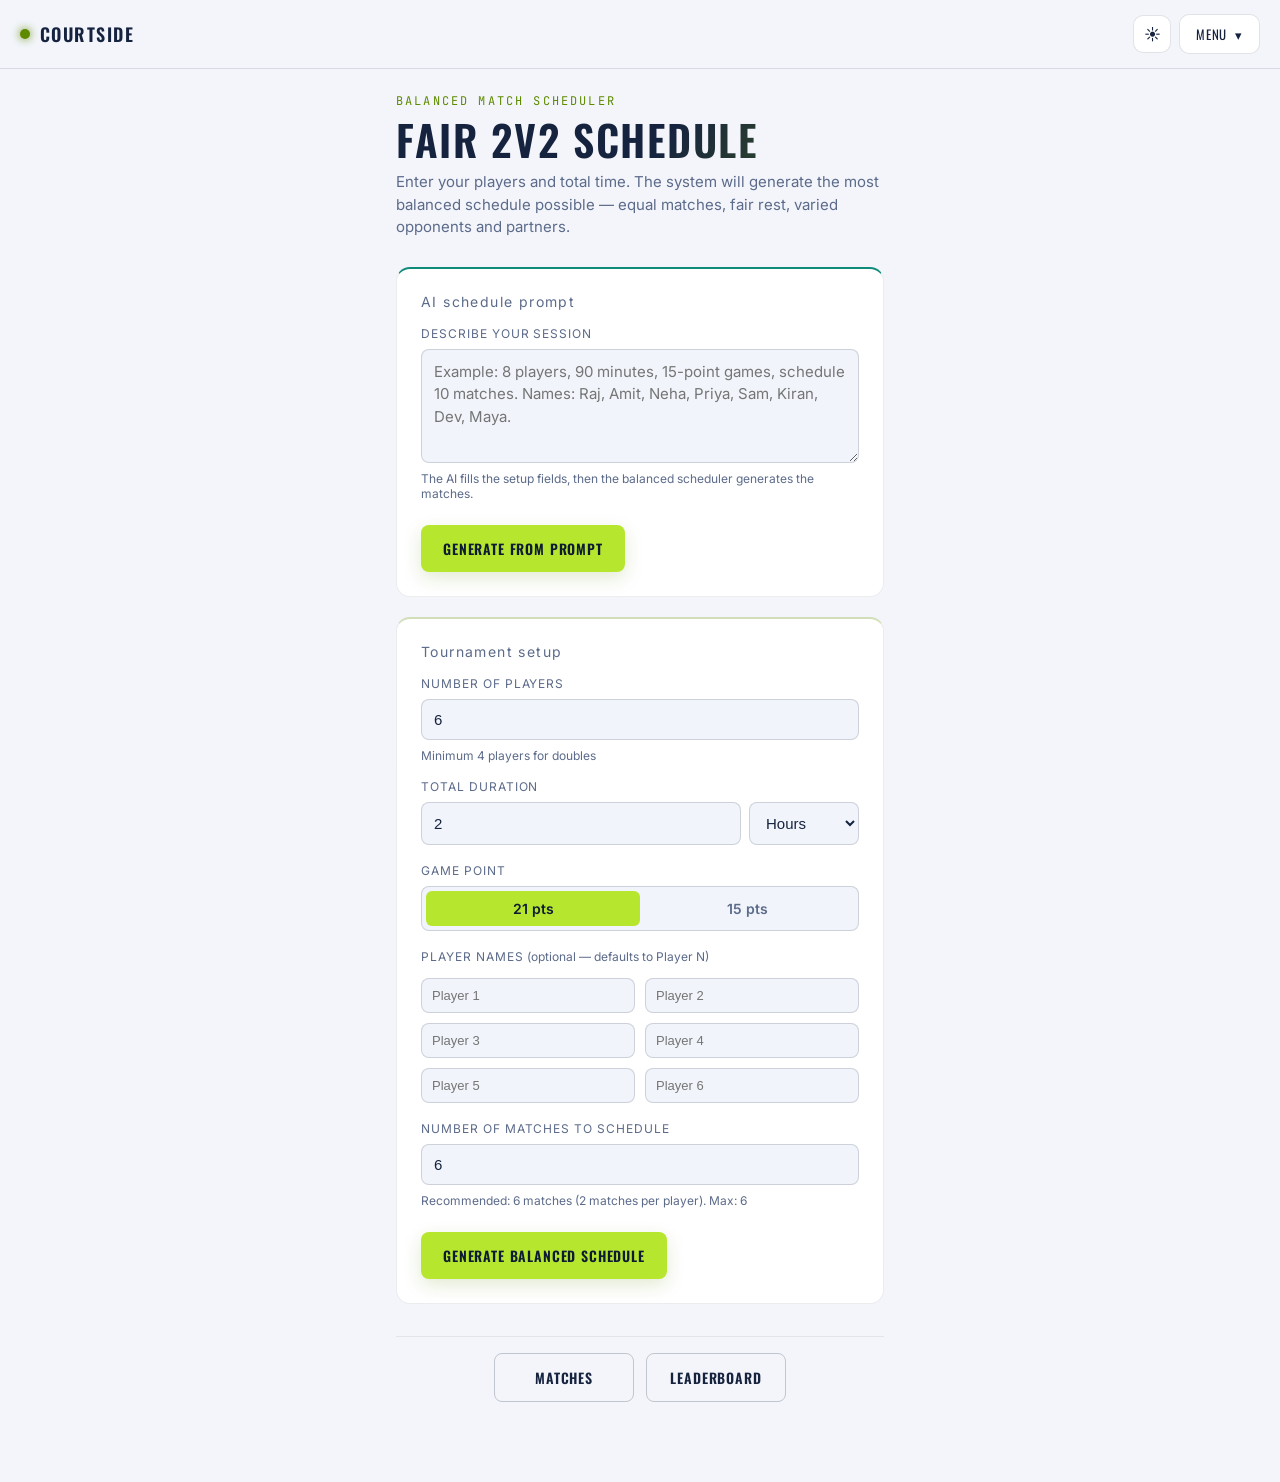
==== src/main/resources/static/index.html @ ffc3789c "Add Spring Boot AI scheduler backend" ====
<!DOCTYPE html>
<html lang="en">
<head>
  <meta charset="UTF-8">
  <meta name="viewport" content="width=device-width, initial-scale=1.0">
  <title>Courtside — Balanced Badminton Scheduler</title>
  <link rel="preconnect" href="https://fonts.googleapis.com">
  <link href="https://fonts.googleapis.com/css2?family=Oswald:wght@500;600;700&family=Inter:wght@400;500;600;700&family=JetBrains+Mono:wght@500;600&display=swap" rel="stylesheet">
  <link rel="stylesheet" href="styles.css">
</head>
<body>

<nav class="navbar">
  <div class="navbar__brand">
    <span class="dot"></span>
    <span class="navbar__title display">Courtside</span>
  </div>
  <div class="navbar__controls">
    <button class="theme-toggle" id="themeToggle" type="button" aria-label="Toggle dark/light theme" title="Toggle theme">🌙</button>
    <div class="navbar__menu" id="navMenu">
      <button class="navbar__toggle" id="navToggle" aria-haspopup="true" aria-expanded="false">
        Menu <span class="navbar__caret">▾</span>
      </button>
      <div class="navbar__dropdown" role="menu">
        <button class="navbar__item" data-view="home" role="menuitem">Home</button>
        <button class="navbar__item" data-view="matches" role="menuitem">Matches</button>
        <button class="navbar__item" data-view="leaderboard" role="menuitem">Leaderboard</button>
        <button class="navbar__item danger" id="resetBtn" role="menuitem">Reset</button>
      </div>
    </div>
  </div>
</nav>

<main>
  <!-- HOME -->
  <section class="view" id="view-home">
    <div class="hero">
      <div class="hero__eyebrow">Balanced Match Scheduler</div>
      <h1 id="homeHeading">Fair 2v2 Schedule</h1>
      <p>Enter your players and total time. The system will generate the most balanced schedule possible — equal matches, fair rest, varied opponents and partners.</p>
    </div>
    <div id="homeBanner"></div>

    <section class="panel ai-prompt-panel" aria-labelledby="aiPromptTitle">
      <div class="panel__title" id="aiPromptTitle">AI schedule prompt</div>
      <div class="field">
        <label for="schedulePrompt">Describe your session</label>
        <textarea id="schedulePrompt" rows="4" placeholder="Example: 8 players, 90 minutes, 15-point games, schedule 10 matches. Names: Raj, Amit, Neha, Priya, Sam, Kiran, Dev, Maya."></textarea>
        <span class="field-hint">The AI fills the setup fields, then the balanced scheduler generates the matches.</span>
      </div>
      <div class="section-actions">
        <button type="button" class="btn btn-primary" id="generateFromPromptBtn">Generate From Prompt</button>
      </div>
    </section>

    <form class="panel" id="setupForm">
      <div class="panel__title">Tournament setup</div>

      <div class="field-row">
        <div class="field">
          <label for="numPlayers">Number of players</label>
          <input type="number" id="numPlayers" min="4" max="40" step="1" value="6" required>
          <span class="field-hint">Minimum 4 players for doubles</span>
        </div>
        <div class="field">
          <label for="durationValue">Total duration</label>
          <div class="duration-combo">
            <input type="number" id="durationValue" min="1" step="1" value="2" required>
            <select id="durationUnit">
              <option value="hrs" selected>Hours</option>
              <option value="min">Minutes</option>
            </select>
          </div>
        </div>
      </div>

      <div class="field" style="margin-bottom:18px;">
        <label>Game point</label>
        <div class="segmented" id="gamePointSegmented">
          <button type="button" data-point="21" class="active">21 pts</button>
          <button type="button" data-point="15">15 pts</button>
        </div>
      </div>

      <div class="field" style="margin-bottom:18px;">
        <label>Player names <span class="field-hint">(optional — defaults to Player N)</span></label>
        <div class="player-names" id="playerNames"></div>
      </div>

      <div class="field" style="margin-bottom:18px;">
        <label for="matchCount">Number of matches to schedule</label>
        <input type="number" id="matchCount" min="1" step="1" value="6">
        <span class="field-hint" id="matchCountHint">Balanced schedule ensures equal participation</span>
      </div>

      <div class="section-actions">
        <button type="submit" class="btn btn-primary" id="generateBtn">Generate Balanced Schedule</button>
      </div>
    </form>

    <div class="bottom-nav">
      <button class="btn btn-ghost" onclick="setView('matches')">Matches</button>
      <button class="btn btn-ghost" onclick="setView('leaderboard')">Leaderboard</button>
    </div>
  </section>

  <!-- MATCHES -->
  <section class="view" id="view-matches">
    <div class="hero">
      <div class="hero__eyebrow">Schedule</div>
      <h1>Balanced Matches</h1>
    </div>
    <div id="matchesContent"></div>

    <div class="bottom-nav">
      <button class="btn btn-ghost" onclick="setView('home')">Home</button>
      <button class="btn btn-ghost" onclick="setView('leaderboard')">Leaderboard</button>
      <button class="share-btn" id="shareMatchesBtn">📤 Share</button>
    </div>
  </section>

  <!-- LEADERBOARD -->
  <section class="view" id="view-leaderboard">
    <div class="hero">
      <div class="hero__eyebrow">Standings</div>
      <h1>Leaderboard</h1>
    </div>
    <div id="leaderboardContent"></div>

    <div class="bottom-nav">
      <button class="btn btn-ghost" onclick="setView('home')">Home</button>
      <button class="btn btn-ghost" onclick="setView('matches')">Matches</button>
      <button class="share-btn" id="shareLeaderboardBtn">📤 Share</button>
    </div>
  </section>
</main>

<script src="script.js"></script>
</body>
</html>
---- src/main/resources/static/styles.css ----
:root{
  color-scheme: dark;
  --bg:#0E1B33;
  --panel:#1C3157;
  --panel-2:#213A66;
  --inset:#16294A;
  --grid-line: rgba(238,241,246,0.025);
  --border-faint: rgba(238,241,246,0.1);
  --border-soft: rgba(238,241,246,0.15);
  --border-mid: rgba(238,241,246,0.18);
  --border-strong: rgba(238,241,246,0.25);
  --shadow: rgba(0,0,0,0.45);
  --scrim: rgba(0,0,0,0.15);
  --text:#EEF1F6;
  --text-muted:#8CA0C4;
  --accent:#D6FF3F;
  --accent-strong:#EBFF8C;
  --accent-hover:#BEE62E;
  --accent-ink:#0E1B33;
  --accent-soft: rgba(214,255,63,0.1);
  --accent-soft-2: rgba(214,255,63,0.25);
  --accent-soft-3: rgba(214,255,63,0.3);
  --teal:#4FD8C4;
  --teal-soft: rgba(79,216,196,0.16);
  --violet:#B9A4FF;
  --violet-soft: rgba(185,164,255,0.16);
  --warning:#FFB238;
  --warning-soft: rgba(255,178,56,0.12);
  --warning-border: rgba(255,178,56,0.4);
  --danger:#FF6B6B;
  --danger-text:#ffb3b3;
  --danger-soft: rgba(255,107,107,0.12);
  --danger-border: rgba(255,107,107,0.4);
  --danger-border-soft: rgba(255,107,107,0.5);
  --danger-hover-bg: rgba(255,107,107,0.14);
  --timer-bg: rgba(0,0,0,0.3);
  --timer-text: #4FD8C4;
}
html[data-theme="light"]{
  color-scheme: light;
  --bg:#F3F5FB;
  --panel:#FFFFFF;
  --panel-2:#EEF1FA;
  --inset:#F1F4FA;
  --grid-line: rgba(14,27,51,0.035);
  --border-faint: rgba(14,27,51,0.08);
  --border-soft: rgba(14,27,51,0.12);
  --border-mid: rgba(14,27,51,0.16);
  --border-strong: rgba(14,27,51,0.22);
  --shadow: rgba(30,40,70,0.15);
  --scrim: rgba(14,27,51,0.05);
  --text:#16233F;
  --text-muted:#5C6B8A;
  --accent:#5E8A00;
  --accent-strong:#4A6E00;
  --accent-hover:#4A6E00;
  --accent-ink:#FFFFFF;
  --accent-soft: rgba(94,138,0,0.08);
  --accent-soft-2: rgba(94,138,0,0.18);
  --accent-soft-3: rgba(94,138,0,0.28);
  --teal:#0E8C79;
  --teal-soft: rgba(14,140,121,0.1);
  --violet:#6E4FE0;
  --violet-soft: rgba(110,79,224,0.1);
  --warning:#B36B00;
  --warning-soft: rgba(179,107,0,0.1);
  --warning-border: rgba(179,107,0,0.35);
  --danger:#C4302C;
  --danger-text:#C4302C;
  --danger-soft: rgba(196,48,44,0.08);
  --danger-border: rgba(196,48,44,0.35);
  --danger-border-soft: rgba(196,48,44,0.4);
  --danger-hover-bg: rgba(196,48,44,0.1);
  --timer-bg: rgba(0,0,0,0.05);
  --timer-text: #0E8C79;
}
html[data-theme="light"] .btn-primary, html[data-theme="light"] .segmented button.active { color:#0E1B33; }
html[data-theme="light"] .btn-primary { background:#B7E62E; }
html[data-theme="light"] .btn-primary:hover { background:#A3D01F; }
html[data-theme="light"] .segmented button.active { background:#B7E62E; }

* { box-sizing: border-box; margin: 0; }
body {
  background: var(--bg);
  background-image:
    linear-gradient(var(--bg), var(--bg)),
    repeating-linear-gradient(0deg, var(--grid-line) 0px, var(--grid-line) 1px, transparent 1px, transparent 80px),
    repeating-linear-gradient(90deg, var(--grid-line) 0px, var(--grid-line) 1px, transparent 1px, transparent 80px);
  color: var(--text);
  font-family: 'Inter', system-ui, sans-serif;
  min-height: 100vh;
  transition: background-color .2s ease, color .2s ease;
}
h1, h2, h3, .display { font-family: 'Oswald', sans-serif; text-transform: uppercase; letter-spacing: 0.04em; font-weight: 600; margin: 0; }
.mono { font-family: 'JetBrains Mono', monospace; }
button { font-family: inherit; cursor: pointer; }
:focus-visible { outline: 2px solid var(--accent); outline-offset: 2px; }

.navbar {
  position: sticky; top: 0; z-index: 50;
  display: flex; align-items: center; justify-content: space-between;
  padding: 14px 20px; gap: 10px;
  background: color-mix(in srgb, var(--bg) 92%, transparent);
  backdrop-filter: blur(6px);
  border-bottom: 1px solid var(--border-soft);
}
.navbar__brand { display: flex; align-items: center; gap: 10px; }
.navbar__brand .dot { width: 10px; height: 10px; border-radius: 50%; background: var(--accent); box-shadow: 0 0 10px var(--accent); }
.navbar__title { font-size: 18px; letter-spacing: 0.08em; }
.navbar__controls { display: flex; align-items: center; gap: 8px; }
.theme-toggle {
  background: var(--panel); border: 1px solid var(--border-soft);
  color: var(--text); width: 38px; height: 38px; border-radius: 10px;
  display: flex; align-items: center; justify-content: center; font-size: 16px;
  flex-shrink: 0;
}
.theme-toggle:hover { border-color: var(--accent); }
.navbar__menu { position: relative; }
.navbar__toggle {
  background: var(--panel); border: 1px solid var(--border-soft);
  color: var(--text); padding: 9px 16px; border-radius: 10px;
  font-family: 'Oswald', sans-serif; font-size: 13px; letter-spacing: 0.06em; text-transform: uppercase;
  display: flex; align-items: center; gap: 8px;
}
.navbar__toggle:hover { border-color: var(--accent); }
.navbar__caret { transition: transform .15s ease; }
.navbar__menu.open .navbar__caret { transform: rotate(180deg); }
.navbar__dropdown {
  position: absolute; right: 0; top: calc(100% + 8px);
  background: var(--panel); border: 1px solid var(--border-soft);
  border-radius: 10px; min-width: 190px; overflow: hidden;
  box-shadow: 0 12px 30px var(--shadow);
  display: none; flex-direction: column;
}
.navbar__menu.open .navbar__dropdown { display: flex; }
.navbar__item {
  padding: 12px 16px; background: transparent; border: 0; color: var(--text);
  text-align: left; font-size: 14px; display: flex; align-items: center; justify-content: space-between;
}
.navbar__item:hover { background: var(--panel-2); }
.navbar__item.active { color: var(--accent); }
.navbar__item.danger:hover { background: var(--danger-hover-bg); color: var(--danger); }

main { max-width: 520px; margin: 0 auto; padding: 24px 16px 80px; }
.view { display: none; }
.view.active { display: block; }

.hero { margin-bottom: 28px; }
.hero__eyebrow { color: var(--accent); font-family: 'JetBrains Mono', monospace; font-size: 12px; letter-spacing: 0.18em; text-transform: uppercase; margin-bottom: 8px; }
.hero h1 {
  font-size: clamp(28px, 5vw, 42px); line-height: 1.05;
  background: linear-gradient(120deg, var(--text) 55%, var(--accent) 130%);
  -webkit-background-clip: text; background-clip: text; color: transparent;
}
.hero p { color: var(--text-muted); max-width: 560px; margin-top: 10px; font-size: 15px; line-height: 1.5; }

.panel {
  background: var(--panel); border: 1px solid var(--border-faint);
  border-radius: 14px; padding: 24px; margin-bottom: 20px;
  border-top: 2px solid var(--accent-soft-3);
}
.panel__title { font-size: 14px; color: var(--text-muted); letter-spacing: 0.1em; margin-bottom: 16px; }

.field-row { display: grid; grid-template-columns: 1fr; gap: 16px; margin-bottom: 18px; }
.field { display: flex; flex-direction: column; gap: 8px; }
.field label { font-size: 12px; color: var(--text-muted); text-transform: uppercase; letter-spacing: 0.08em; }
.field .field-hint { font-size: 12px; color: var(--text-muted); text-transform: none; letter-spacing: 0; }
.field input[type="number"], .field select, .field textarea {
  background: var(--inset); border: 1px solid var(--border-mid);
  color: var(--text); padding: 11px 12px; border-radius: 8px; font-size: 15px;
  width: 100%;
  min-width: 0;
}
.field textarea {
  min-height: 104px;
  resize: vertical;
  line-height: 1.5;
  font-family: 'Inter', sans-serif;
}
.ai-prompt-panel {
  border-top-color: var(--teal);
}
.duration-combo { display: flex; gap: 8px; }
.duration-combo input { flex: 1; min-width: 0; }
.duration-combo select { width: 110px; flex-shrink: 0; }

.segmented {
  display: flex; background: var(--inset); border-radius: 8px; padding: 4px; border: 1px solid var(--border-mid);
}
.segmented button {
  flex: 1; background: transparent; border: 0; color: var(--text-muted);
  padding: 9px 10px; border-radius: 6px; font-size: 14px; font-weight: 600;
}
.segmented button.active { background: var(--accent); color: var(--accent-ink); }

.player-names { display: grid; grid-template-columns: 1fr 1fr; gap: 10px; margin-top: 6px; }
.player-names input {
  background: var(--inset); border: 1px solid var(--border-mid);
  color: var(--text); padding: 9px 10px; border-radius: 8px; font-size: 13px; width: 100%;
  min-width: 0;
}

.btn {
  border: 0; border-radius: 8px; padding: 13px 22px; font-family: 'Oswald', sans-serif;
  font-size: 14px; letter-spacing: 0.06em; text-transform: uppercase; font-weight: 600;
}
.btn-primary { background: linear-gradient(135deg, var(--accent-strong), var(--accent)); color: var(--accent-ink); box-shadow: 0 6px 18px var(--accent-soft-2); }
.btn-primary:hover { background: var(--accent-hover); }
.btn-ghost { background: transparent; border: 1px solid var(--border-strong); color: var(--text); }
.btn-ghost:hover { border-color: var(--accent); color: var(--accent); }
.btn-danger { background: transparent; border: 1px solid var(--danger-border-soft); color: var(--danger); }
.btn-danger:hover { background: var(--danger-soft); }
.btn:disabled { opacity: 0.4; cursor: not-allowed; }
.btn-sm { padding: 8px 14px; font-size: 12px; }

.banner { padding: 12px 14px; border-radius: 8px; font-size: 13px; margin-bottom: 16px; line-height: 1.5; }
.banner-error { background: var(--danger-soft); border: 1px solid var(--danger-border); color: var(--danger-text); }
.banner-success { background: var(--accent-soft); border: 1px solid var(--accent-soft-2); color: var(--accent); }
.banner-warning { background: var(--warning-soft); border: 1px solid var(--warning-border); color: var(--warning); }
.banner-empty { background: var(--panel); border: 1px dashed var(--border-strong); color: var(--text-muted); text-align: center; padding: 40px 20px; border-radius: 14px; }

.scoreboard {
  display: grid; grid-template-columns: 1fr 1fr 1fr 1fr;
  background: var(--bg); border: 1px solid var(--accent-soft-3);
  border-radius: 12px; overflow: hidden; margin-bottom: 24px;
}
.scoreboard__cell {
  padding: 14px 16px 12px; border-right: 1px solid var(--border-faint); border-bottom: 1px solid var(--border-faint);
  border-top: 2px solid transparent;
}
.scoreboard__cell:nth-child(4n) { border-right: 0; }
.scoreboard__cell:nth-last-child(-n+4) { border-bottom: 0; }
.scoreboard__cell:nth-child(1){ border-top-color: var(--accent); }
.scoreboard__cell:nth-child(2){ border-top-color: var(--teal); }
.scoreboard__cell:nth-child(3){ border-top-color: var(--violet); }
.scoreboard__cell:nth-child(4){ border-top-color: var(--warning); }
.scoreboard__label { font-size: 10px; color: var(--text-muted); letter-spacing: 0.14em; text-transform: uppercase; margin-bottom: 6px; }
.scoreboard__value { font-family: 'JetBrains Mono', monospace; font-size: 18px; color: var(--accent); font-weight: 600; }
.scoreboard__cell:nth-child(2) .scoreboard__value { color: var(--teal); }
.scoreboard__cell:nth-child(3) .scoreboard__value { color: var(--violet); }
.scoreboard__cell:nth-child(4) .scoreboard__value { color: var(--warning); }

.match-grid { display: grid; grid-template-columns: 1fr; gap: 12px; }

.match-card {
  background: var(--panel); border: 1px solid var(--border-faint);
  border-radius: 12px; overflow: hidden;
}
.match-card__meta {
  display: flex; justify-content: space-between; align-items: center;
  padding: 8px 14px; background: var(--scrim);
  font-family: 'JetBrains Mono', monospace; font-size: 11px; color: var(--text-muted);
  flex-wrap: wrap;
  gap: 6px;
}
.match-card__timer {
  display: flex;
  align-items: center;
  gap: 6px;
  font-family: 'JetBrains Mono', monospace;
  font-size: 13px;
  color: var(--timer-text);
  flex-wrap: wrap;
}
.match-card__timer .timer-display {
  background: var(--timer-bg);
  padding: 2px 10px;
  border-radius: 4px;
  min-width: 60px;
  text-align: center;
  font-size: 13px;
}
.match-card__timer .timer-btn {
  background: transparent;
  border: 1px solid var(--border-soft);
  color: var(--text-muted);
  border-radius: 4px;
  padding: 2px 8px;
  font-size: 11px;
  font-family: 'JetBrains Mono', monospace;
  cursor: pointer;
  line-height: 1.4;
}
.match-card__timer .timer-btn:hover:not(:disabled) { border-color: var(--accent); color: var(--accent); }
.match-card__timer .timer-btn.running { color: var(--danger); border-color: var(--danger); }
.match-card__timer .timer-btn:disabled { opacity: 0.3; cursor: not-allowed; }
.match-card__court {
  display: grid; grid-template-columns: 1fr auto 1fr; align-items: stretch;
  min-height: 80px;
  width: 100%;
  overflow: hidden;
}
.match-card__side {
  display: flex;
  flex-direction: column;
  justify-content: center;
  align-items: center;
  padding: 10px 8px;
  text-align: center;
  gap: 2px;
  cursor: pointer;
  transition: background 0.15s;
  border-radius: 4px;
  user-select: none;
  min-width: 0;
  width: 100%;
  overflow: hidden;
}
.match-card__side:hover:not(.decided) { background: var(--accent-soft); }
.match-card__side-name { 
  font-size: 13px; 
  font-weight: 600; 
  line-height: 1.2; 
  word-break: break-word;
  max-width: 100%;
}
.match-card__side-label { 
  font-size: 9px; 
  color: var(--text-muted); 
  text-transform: uppercase; 
  letter-spacing: 0.05em; 
}
.match-card__net {
  width: 0; 
  border-left: 2px dashed var(--border-strong); 
  position: relative;
  flex-shrink: 0;
}
.match-card__net::before {
  content: "vs"; 
  position: absolute; 
  top: 50%; 
  left: 50%; 
  transform: translate(-50%,-50%);
  font-size: 11px; 
  color: var(--text-muted); 
  background: var(--bg); 
  padding: 4px 8px;
  border-radius: 20px; 
  border: 1px solid var(--border-mid);
  white-space: nowrap;
}
.match-card__score {
  font-family: 'JetBrains Mono', monospace;
  font-size: 26px;
  font-weight: 700;
  margin: 2px 0;
  min-width: 40px;
  text-align: center;
  padding: 2px 6px;
  border-radius: 6px;
  background: transparent;
  border: 2px solid transparent;
  transition: border-color 0.15s;
  width: auto;
  max-width: 80px;
}
.match-card__score:focus {
  outline: none;
  border-color: var(--accent);
  background: var(--accent-soft);
}
.match-card__score.match-point { color: var(--warning); }
.match-card__score.advantage { color: var(--accent); }
.match-card__score.deuce { color: var(--warning); }
.match-card__score.winning { color: var(--accent); }
.match-card__score.losing { color: var(--text-muted); }
.match-card__score.locked { cursor: default; opacity: 0.7; }
.match-card__score.locked:focus { border-color: transparent; background: transparent; }

.match-card__actions {
  display: flex;
  border-top: 1px solid var(--border-faint);
  flex-wrap: wrap;
}
.match-card__actions .btn {
  flex: 1;
  min-width: 80px;
  border-radius: 0;
  border-right: 1px solid var(--border-faint);
  padding: 10px 8px;
  font-size: 12px;
}
.match-card__actions .btn:last-child { border-right: 0; }
.match-card__actions .btn:hover:not(:disabled) { background: var(--accent-soft); color: var(--accent); }
.match-card__actions .btn:disabled { opacity: 0.4; cursor: not-allowed; }

.match-card.decided .match-card__side.winner { background: var(--accent-soft); }
.match-card.decided .match-card__side.winner .match-card__side-name { color: var(--accent); }
.match-card.decided .match-card__side.winner::after { content: "🏸 WON"; font-size: 9px; letter-spacing: 0.1em; color: var(--accent); margin-top: 2px; }
.match-card.decided .match-card__side.loser { opacity: 0.4; }
.match-card.decided .match-card__side .match-card__score { cursor: default; }

.leaderboard-wrap { width: 100%; overflow-x: auto; border-radius: 12px; }
.leaderboard-table { width: 100%; min-width: 420px; border-collapse: collapse; background: var(--panel); }
.leaderboard-table th, .leaderboard-table td { padding: 10px 12px; text-align: left; font-size: 13px; white-space: nowrap; }
.leaderboard-table thead th {
  background: var(--scrim); font-family: 'JetBrains Mono', monospace; font-size: 11px;
  color: var(--text-muted); text-transform: uppercase; letter-spacing: 0.08em;
}
.leaderboard-table tbody tr:not(:last-child) { border-bottom: 1px solid var(--border-faint); }
.leaderboard-table tbody tr:first-child .rank { color: var(--accent); }
.rank { font-family: 'JetBrains Mono', monospace; font-weight: 600; }
.win-pct { color: var(--text-muted); font-family: 'JetBrains Mono', monospace; font-size: 13px; }

.section-actions { display: flex; gap: 12px; margin-top: 24px; flex-wrap: wrap; }

.bottom-nav {
  display: flex; justify-content: center; gap: 12px;
  margin-top: 32px; padding-top: 16px;
  border-top: 1px solid var(--border-faint);
}
.bottom-nav .btn { flex: 1; max-width: 140px; text-align: center; }

.share-btn {
  background: var(--panel); border: 1px solid var(--accent-soft-3);
  color: var(--accent); padding: 10px 16px; border-radius: 8px;
  font-family: 'Oswald', sans-serif; font-size: 13px; letter-spacing: 0.06em;
  display: inline-flex; align-items: center; gap: 8px;
}
.share-btn:hover { background: var(--panel-2); }

.match-summary {
  margin-top: 20px;
  padding: 16px;
  background: var(--panel);
  border-radius: 12px;
  border: 1px solid var(--border-faint);
}
.match-summary h3 {
  color: var(--accent);
  font-family: 'Oswald', sans-serif;
  font-size: 16px;
  letter-spacing: 0.08em;
  margin-bottom: 12px;
}
.match-summary-item {
  padding: 6px 0;
  font-size: 13px;
  font-family: 'JetBrains Mono', monospace;
  border-bottom: 1px solid var(--border-faint);
  display: flex;
  justify-content: space-between;
  gap: 10px;
}
.match-summary-item:last-child { border-bottom: none; }
.match-summary-item .teams { color: var(--text); }
.match-summary-item .score { color: var(--accent); font-weight: 600; }

@media (max-width:400px){
  .panel { padding: 16px; }
  .duration-combo select { width: 90px; }
  .field-row { gap: 12px; }
  .scoreboard { grid-template-columns: 1fr 1fr; }
  .scoreboard__cell:nth-child(4n) { border-right: 1px solid var(--border-faint); }
  .scoreboard__cell:nth-child(2n) { border-right: 0; }
  .scoreboard__cell:nth-last-child(-n+2) { border-bottom: 0; }
  .match-card__score { font-size: 22px; min-width: 32px; }
  .match-card__actions .btn { min-width: 60px; font-size: 11px; padding: 8px 6px; }
  .match-card__timer { font-size: 11px; }
  .match-card__side-name { font-size: 11px; }
  .match-summary-item { font-size: 11px; flex-wrap: wrap; }
}
@media (prefers-reduced-motion: reduce){ * { transition: none !important; } }
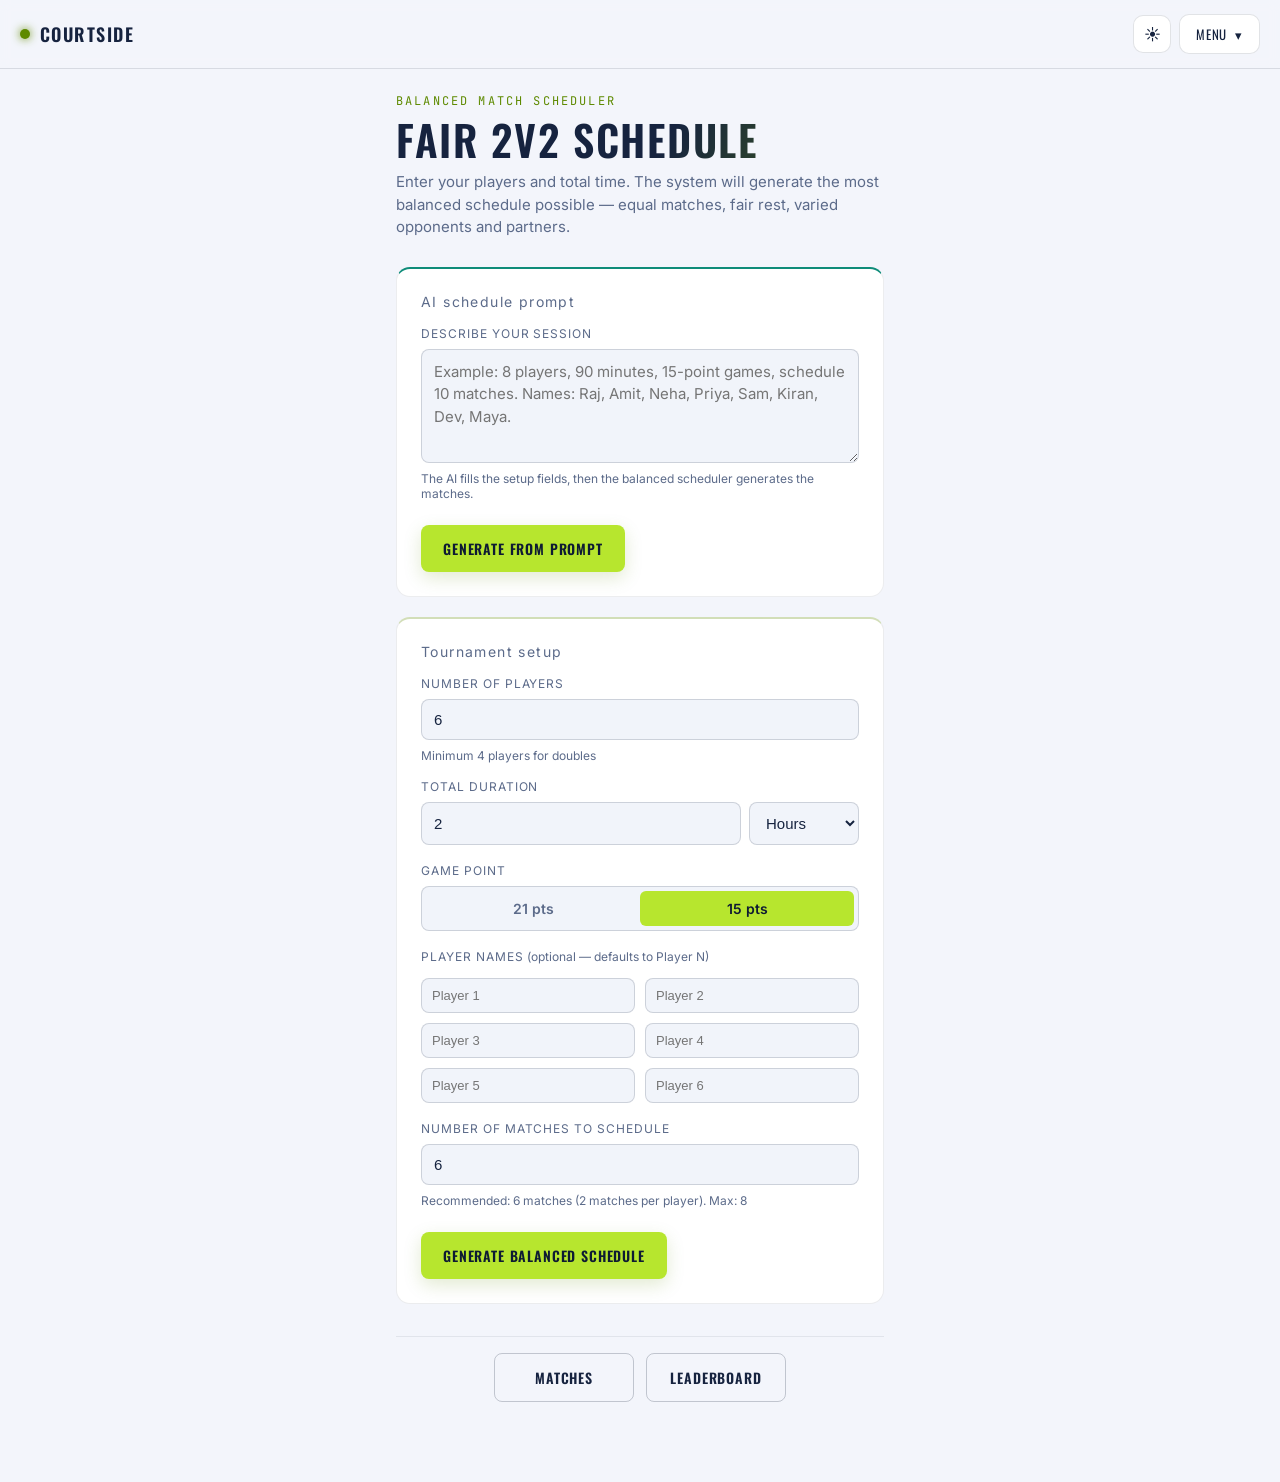
==== commit b81204fb: "Fixed UI bugs for match score and Win" ====
--- a/src/main/resources/static/index.html
+++ b/src/main/resources/static/index.html
@@ -77,8 +77,8 @@
       <div class="field" style="margin-bottom:18px;">
         <label>Game point</label>
         <div class="segmented" id="gamePointSegmented">
-          <button type="button" data-point="21" class="active">21 pts</button>
-          <button type="button" data-point="15">15 pts</button>
+          <button type="button" data-point="21">21 pts</button>
+          <button type="button" data-point="15" class="active">15 pts</button>
         </div>
       </div>
 
@@ -135,6 +135,6 @@
   </section>
 </main>
 
-<script src="script.js"></script>
+<script src="script.js?v=12"></script>
 </body>
 </html>
--- a/src/main/resources/static/styles.css
+++ b/src/main/resources/static/styles.css
@@ -211,7 +211,6 @@
 .btn-danger { background: transparent; border: 1px solid var(--danger-border-soft); color: var(--danger); }
 .btn-danger:hover { background: var(--danger-soft); }
 .btn:disabled { opacity: 0.4; cursor: not-allowed; }
-.btn-sm { padding: 8px 14px; font-size: 12px; }
 
 .banner { padding: 12px 14px; border-radius: 8px; font-size: 13px; margin-bottom: 16px; line-height: 1.5; }
 .banner-error { background: var(--danger-soft); border: 1px solid var(--danger-border); color: var(--danger-text); }
@@ -244,7 +243,43 @@
 
 .match-card {
   background: var(--panel); border: 1px solid var(--border-faint);
-  border-radius: 12px; overflow: hidden;
+  border-radius: 12px; overflow: hidden; position: relative;
+}
+.win-celebration {
+  position: absolute;
+  inset: 0;
+  z-index: 2;
+  pointer-events: none;
+  overflow: hidden;
+}
+.win-celebration__popper {
+  position: absolute;
+  left: 50%;
+  top: 50%;
+  font-size: 30px;
+  transform: translate(-50%, -50%) scale(0.4) rotate(-18deg);
+  animation: win-popper 1.1s ease-out forwards;
+}
+.win-celebration__confetti {
+  position: absolute;
+  left: 50%;
+  top: 54%;
+  width: 6px;
+  height: 12px;
+  background: var(--color);
+  border-radius: 2px;
+  animation: win-confetti 1.2s ease-out forwards;
+}
+@keyframes win-popper {
+  0% { opacity: 0; transform: translate(-50%, -50%) scale(0.4) rotate(-18deg); }
+  25% { opacity: 1; transform: translate(-50%, -50%) scale(1.15) rotate(8deg); }
+  70% { opacity: 1; transform: translate(-50%, -50%) scale(1) rotate(-4deg); }
+  100% { opacity: 0; transform: translate(-50%, -50%) scale(0.9) rotate(0); }
+}
+@keyframes win-confetti {
+  0% { opacity: 0; transform: translate(-50%, -50%) rotate(0); }
+  15% { opacity: 1; }
+  100% { opacity: 0; transform: translate(calc(-50% + var(--x)), calc(-50% + var(--y))) rotate(var(--rotate)); }
 }
 .match-card__meta {
   display: flex; justify-content: space-between; align-items: center;
@@ -320,6 +355,13 @@
   text-transform: uppercase; 
   letter-spacing: 0.05em; 
 }
+.match-card__team {
+  display: flex;
+  flex: 1;
+  min-width: 0;
+  flex-direction: column;
+  align-items: stretch;
+}
 .match-card__net {
   width: 0; 
   border-left: 2px dashed var(--border-strong); 
@@ -344,7 +386,7 @@
   font-family: 'JetBrains Mono', monospace;
   font-size: 26px;
   font-weight: 700;
-  margin: 2px 0;
+  margin: 0;
   min-width: 40px;
   text-align: center;
   padding: 2px 6px;
@@ -355,6 +397,44 @@
   width: auto;
   max-width: 80px;
 }
+.match-card__score-controls {
+  display: grid;
+  grid-template-columns: repeat(2, minmax(0, 1fr));
+  align-items: center;
+  width: 100%;
+  margin-top: 0;
+  padding-top: 0px;
+  border-top: 1px solid var(--border-faint);
+}
+.match-card__score-btn {
+  width: 100%;
+  height: 36px;
+  border: 1px solid var(--border-strong);
+  border-radius: 6px;
+  background: var(--inset);
+  color: var(--text);
+  font-family: 'JetBrains Mono', monospace;
+  font-size: 18px;
+  font-weight: 700;
+  line-height: 1;
+}
+.match-card__score-btn:hover {
+  border-color: var(--accent);
+  color: var(--accent);
+  background: var(--accent-soft);
+}
+.match-card__status {
+  width: 100%;
+  padding: 4px;
+  border-top: 1px solid var(--border-faint);
+  text-align: center;
+  font-family: 'JetBrains Mono', monospace;
+  font-size: 11px;
+  font-weight: 700;
+  letter-spacing: 0.08em;
+}
+.match-card__status.winner { color: var(--accent); }
+.match-card__status.loser { color: var(--text-muted); }
 .match-card__score:focus {
   outline: none;
   border-color: var(--accent);
@@ -368,26 +448,8 @@
 .match-card__score.locked { cursor: default; opacity: 0.7; }
 .match-card__score.locked:focus { border-color: transparent; background: transparent; }
 
-.match-card__actions {
-  display: flex;
-  border-top: 1px solid var(--border-faint);
-  flex-wrap: wrap;
-}
-.match-card__actions .btn {
-  flex: 1;
-  min-width: 80px;
-  border-radius: 0;
-  border-right: 1px solid var(--border-faint);
-  padding: 10px 8px;
-  font-size: 12px;
-}
-.match-card__actions .btn:last-child { border-right: 0; }
-.match-card__actions .btn:hover:not(:disabled) { background: var(--accent-soft); color: var(--accent); }
-.match-card__actions .btn:disabled { opacity: 0.4; cursor: not-allowed; }
-
 .match-card.decided .match-card__side.winner { background: var(--accent-soft); }
 .match-card.decided .match-card__side.winner .match-card__side-name { color: var(--accent); }
-.match-card.decided .match-card__side.winner::after { content: "🏸 WON"; font-size: 9px; letter-spacing: 0.1em; color: var(--accent); margin-top: 2px; }
 .match-card.decided .match-card__side.loser { opacity: 0.4; }
 .match-card.decided .match-card__side .match-card__score { cursor: default; }
 
@@ -456,7 +518,6 @@
   .scoreboard__cell:nth-child(2n) { border-right: 0; }
   .scoreboard__cell:nth-last-child(-n+2) { border-bottom: 0; }
   .match-card__score { font-size: 22px; min-width: 32px; }
-  .match-card__actions .btn { min-width: 60px; font-size: 11px; padding: 8px 6px; }
   .match-card__timer { font-size: 11px; }
   .match-card__side-name { font-size: 11px; }
   .match-summary-item { font-size: 11px; flex-wrap: wrap; }
